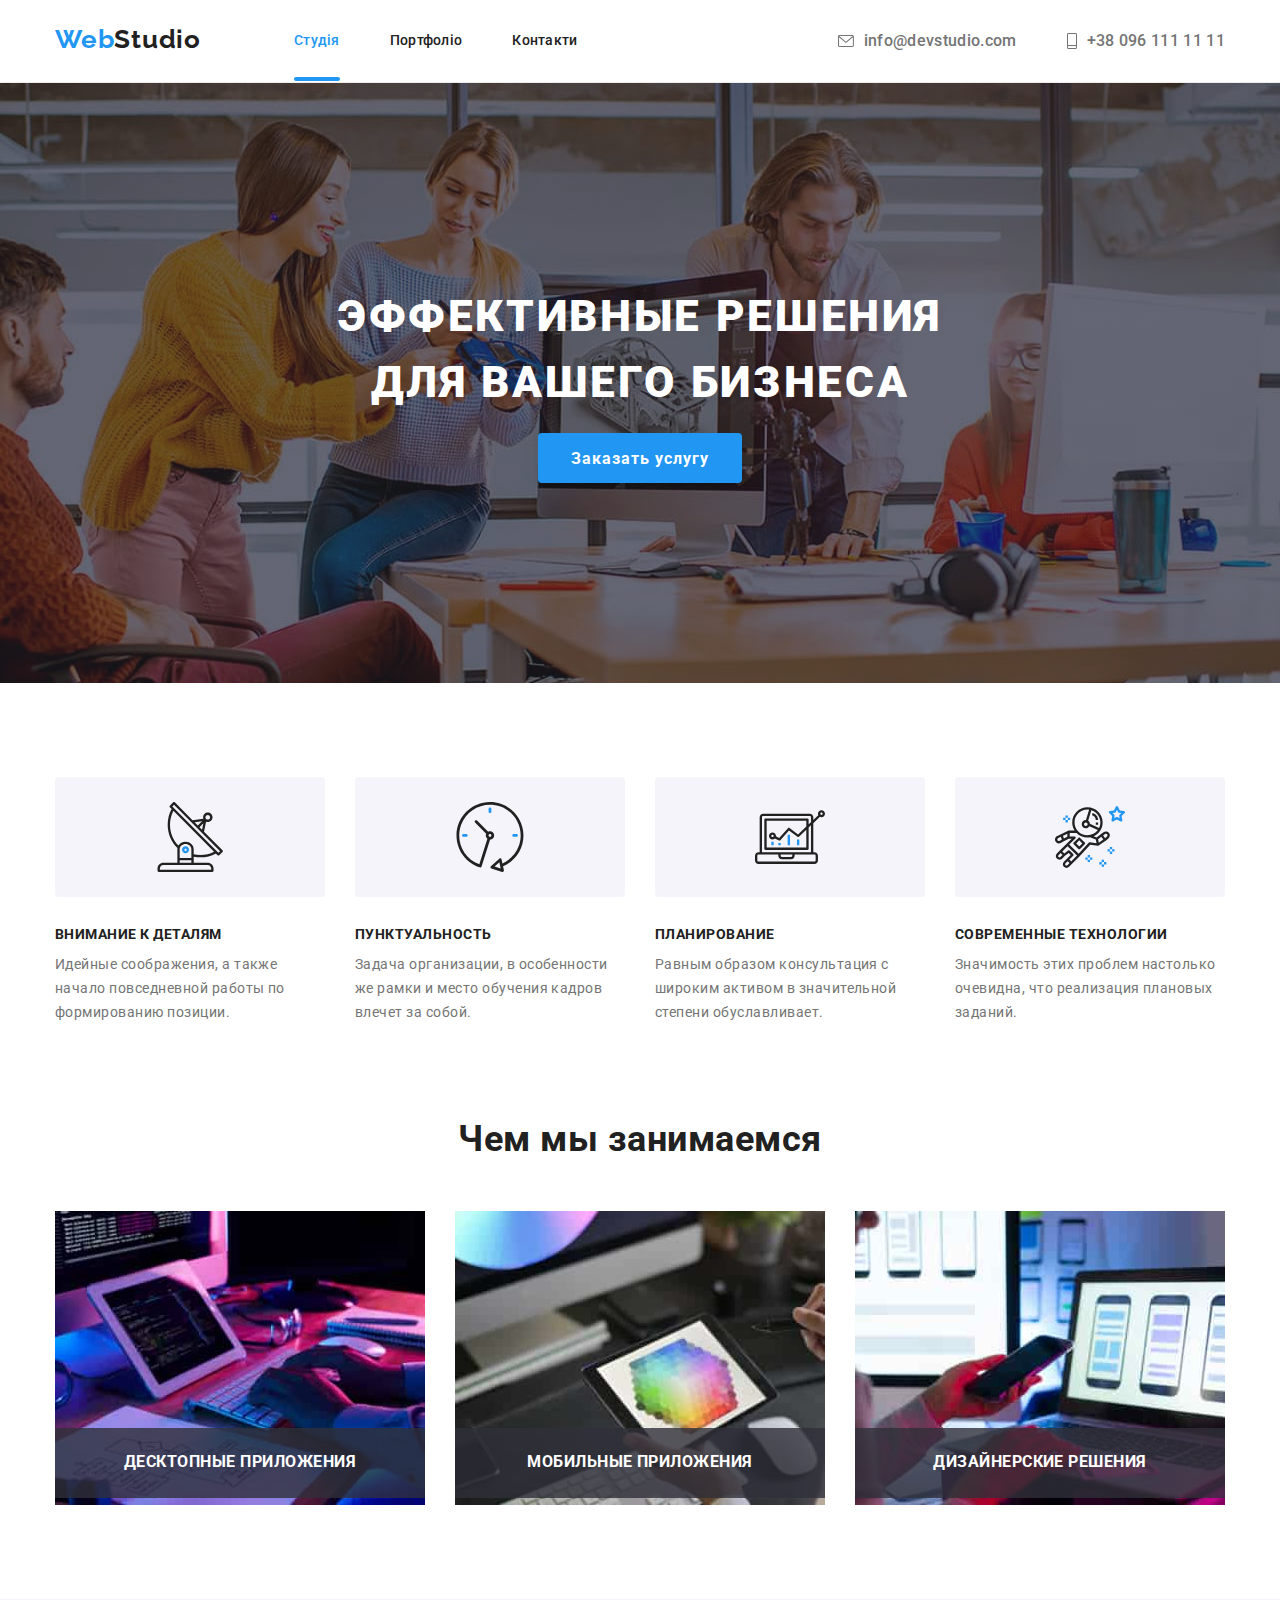
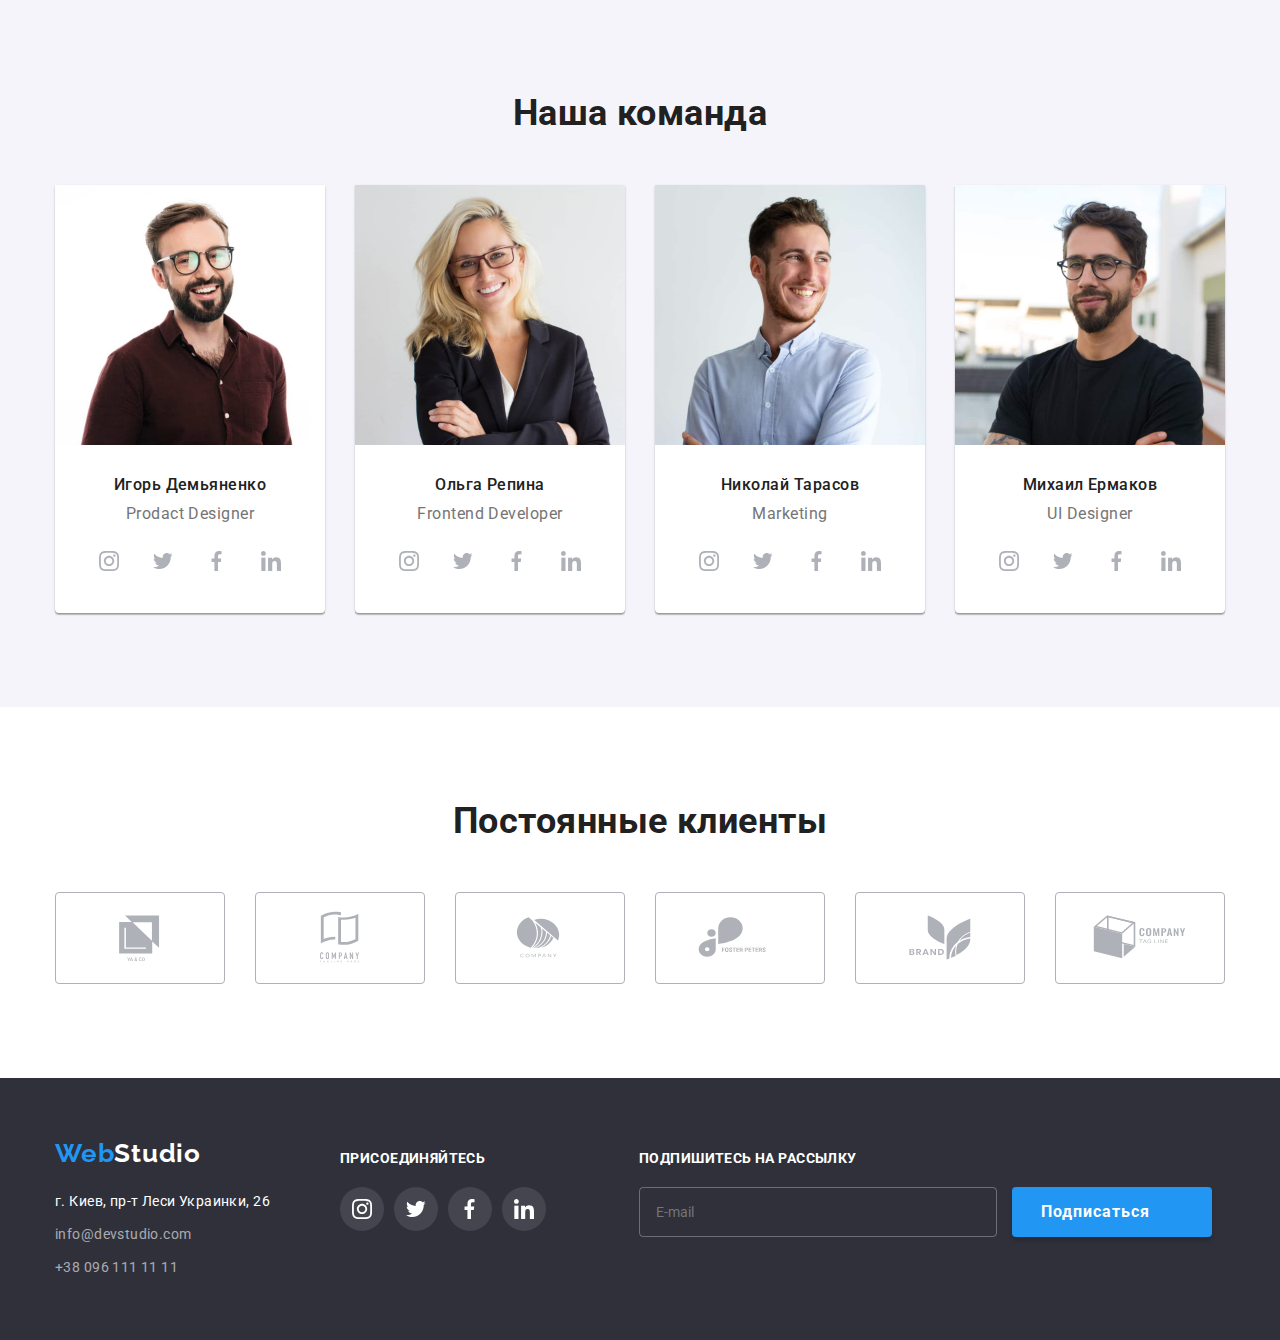
==== index.html @ 181a66f5 "did changes" ====
<!DOCTYPE html>
<html lang="ru">
  <head>
    <meta charset="UTF-8" />
    <meta http-equiv="X-UA-Compatible" content="IE=edge" />
    <meta name="viewport" content="width=device-width, initial-scale=1.0" />
    <title>WebStudio</title>
    <link
      href="https://fonts.googleapis.com/css2?family=Mukta:wght@600&family=Raleway:wght@700&family=Roboto:wght@400;500;700;900&display=swap"
      rel="stylesheet"
    />
    <link
      rel="stylesheet"
      href="https://cdnjs.cloudflare.com/ajax/libs/modern-normalize/0.6.0/modern-normalize.min.css"
    />
    <link rel="stylesheet" href="./css/style.css" />
  </head>
  <body>
    <header class="page-header">
      <div class="container nav-container">
        <nav class="head-nav">
          <a class="logo link" href="./index.html"
            >Web<span class="logo-accent">Studio</span></a
          >
          <ul class="site-nav">
            <li>
              <a href="./index.html" class="current">Студія</a>
            </li>
            <li>
              <a href="./portfolio.html" class="link">Портфоліо</a>
            </li>
            <li>
              <a href="#" class="link">Контакти</a>
            </li>
          </ul>
        </nav>
        <ul class="contacts">
          <li>
            <a href="mailto:info@devstudio.com" class="mail">
              <svg class="mail-icon" width="16px" height="12px">
                        <use href="./images/icons.svg#mail-icon"></use>
                    </svg>
              info@devstudio.com</a
            >
          </li>
          <li>
            <a href="tel:+380961111111" class="tel">
              <svg class="phone-icon" width="10px" height="16px">
                        <use href="./images/icons.svg#phone-icon"></use>
                    </svg>
              +38 096 111 11 11</a>
          </li>
        </ul>
      </div>
    </header>
    <main>
      <!-- Главная -->

      <section class="hero">
        <h1 class="hero-title">Эффективные решения для вашего бизнеса</h1>

        <button type="button" class="button primary" data-modal-open>Заказать услугу</button>
      </section>

      <!-- Преимущества -->
      <section class="section-features">
        <div class="container">
          <h2 class="visually-hidden">Наши отличия</h2>
          <ul class="features">
            <li class="features-list-item">
              <div class="features-icons">
                            <svg class="features-icon" width="70px" height="70px">
                                <use href="./images/icons.svg#antenna"></use>
                            </svg>
                        </div>
              <h3 class="features-title">Внимание к деталям</h3>
              <p class="features-text">
                Идейные соображения, а также начало повседневной работы по
                формированию позиции.
              </p>
            </li>
            <li class="features-list-item">
              <div class="features-icons">
                            <svg class="features-icon" width="70px" height="70px">
                                <use href="./images/icons.svg#clock"></use>
                            </svg>
                        </div>
              <h3 class="features-title">Пунктуальность</h3>
              <p class="features-text">
                Задача организации, в особенности же рамки и место обучения
                кадров влечет за собой.
              </p>
            </li>
            
            <li class="features-list-item">
                        <div class="features-icons">
                            <svg class="features-icon" width="70px" height="70px">
                                <use href="./images/icons.svg#diagram"></use>
                            </svg>
                        </div>
                        <h3 class="features-title">Планирование</h3>
                        <p class="features-text">Равным образом консультация с широким активом в значительной степени обуславливает.</p>
                    </li>
            <li class="features-list-item">
              <div class="features-icons">
                            <svg class="features-icon" width="70px" height="70px">
                                <use href="./images/icons.svg#astronaut"></use>
                            </svg>
                        </div>
              <h3 class="features-title">Современные технологии</h3>
              <p class="features-text">
                Значимость этих проблем настолько очевидна, что реализация
                плановых заданий.
              </p>
            </li>
          </ul>
        </div>
      </section>
      <section class="section">
        <div class="container">
          <h2 class="section-title centered">Чем мы занимаемся</h2>
          <ul class="carts">
            <li class="carts-item">
              <img
                src="images/img1.jpg"
                width="370"
                height="294"
                alt="Фото рук и ноутбука"
              />
              <span class="carts-overlay">Десктопные приложения</span>
            </li>
            <li class="carts-item">
              <img
                src="images/img2.jpg"
                width="370"
                height="294"
                alt="Фото графического планшета"
              />
               <span class="carts-overlay">Мобильные приложения</span>
            </li>
            <li class="carts-item">
              <img
                src="images/img3.jpg"
                width="370"
                height="294"
                alt="Фото телефона в руках"
              />
              <span class="carts-overlay">Дизайнерские решения</span>
            </li>
          </ul>
        </div>
      </section>
      
      <section class="team section">
        <div class="container">
          <h2 class="section-title centered">Наша команда</h2>
          <ul class="team-list">
            <li class="team-list-item">
              <img
                src="images/igor.jpg"
                width="270"
                height="260"
                alt="Фото Игоря"
              />
              <div class="teampeople">
                <h3 class="title">Игорь Демьяненко</h3>
                <p class="team-text">Prodact Designer</p>
                <ul class="social-list">
                    <li class="team-social-link"><a href="#" class="social-link">
                        <svg class="team-social-icon" width=20px height=20px>
                        <use href="./images/icons.svg#instagram"></use>
                    </svg>
                        </a>
                </li>
                    <li class="team-social-link"><a href="#" class="social-link"><svg class="team-social-icon" width=20px height=20px>
                        <use href="./images/icons.svg#twitter"></use>
                    </svg></a></li>
                    <li class="team-social-link"><a href="#" class="social-link"><svg class="team-social-icon" width=20px height=20px>
                        <use href="./images/icons.svg#facebook"></use>
                    </svg></a></li>
                    <li class="team-social-link"><a href="#" class="social-link"><svg class="team-social-icon" width=20px height=20px>
                        <use href="./images/icons.svg#linkedin"></use>
                    </svg></a></li>
              </div>
            </li>

            <li class="team-list-item">
              <img
                src="images/оlga.jpg"
                width="270"
                height="260"
                alt="Фото Ольги"
              />
              <div class="teampeople">
                <h3 class="title">Ольга Репина</h3>
                <p class="team-text">Frontend Developer</p>
                <ul class="social-list">
                    <li class="team-social-link"><a href="#" class="social-link">
                        <svg class="team-social-icon" width=20px height=20px>
                        <use href="./images/icons.svg#instagram"></use>
                    </svg>
                        </a>
                </li>
                    <li class="team-social-link"><a href="#" class="social-link"><svg class="team-social-icon" width=20px height=20px>
                        <use href="./images/icons.svg#twitter"></use>
                    </svg></a></li>
                    <li class="team-social-link"><a href="#" class="social-link"><svg class="team-social-icon" width=20px height=20px>
                        <use href="./images/icons.svg#facebook"></use>
                    </svg></a></li>
                    <li class="team-social-link"><a href="#" class="social-link"><svg class="team-social-icon" width=20px height=20px>
                        <use href="./images/icons.svg#linkedin"></use>
                    </svg></a></li>
              </div>
            </li>

            <li class="team-list-item">
              <img
                src="images/nicolay.jpg"
                width="270"
                height="260"
                alt="Фото Николая"
              />
              <div class="teampeople">
                <h3 class="title">Николай Тарасов</h3>
                <p class="team-text">Marketing</p>
                <ul class="social-list">
                    <li class="team-social-link"><a href="#" class="social-link">
                        <svg class="team-social-icon" width=20px height=20px>
                        <use href="./images/icons.svg#instagram"></use>
                    </svg>
                        </a>
                </li>
                    <li class="team-social-link"><a href="#" class="social-link"><svg class="team-social-icon" width=20px height=20px>
                        <use href="./images/icons.svg#twitter"></use>
                    </svg></a></li>
                    <li class="team-social-link"><a href="#" class="social-link"><svg class="team-social-icon" width=20px height=20px>
                        <use href="./images/icons.svg#facebook"></use>
                    </svg></a></li>
                    <li class="team-social-link"><a href="#" class="social-link"><svg class="team-social-icon" width=20px height=20px>
                        <use href="./images/icons.svg#linkedin"></use>
                    </svg></a></li>
              </div>
            </li>

            <li class="team-list-item">
              <img
                src="images/mihail.jpg"
                width="270"
                height="260"
                alt="Фото Михаила"
              />
              <div class="teampeople">
                <h3 class="title">Михаил Ермаков</h3>
                <p class="team-text">UI Designer</p>
                <ul class="social-list">
                    <li class="team-social-link"><a href="#" class="social-link">
                        <svg class="team-social-icon" width=20px height=20px>
                        <use href="./images/icons.svg#instagram"></use>
                    </svg>
                        </a>
                </li>
                    <li class="team-social-link"><a href="#" class="social-link"><svg class="team-social-icon" width=20px height=20px>
                        <use href="./images/icons.svg#twitter"></use>
                    </svg></a></li>
                    <li class="team-social-link"><a href="#" class="social-link"><svg class="team-social-icon" width=20px height=20px>
                        <use href="./images/icons.svg#facebook"></use>
                    </svg></a></li>
                    <li class="team-social-link"><a href="#" class="social-link"><svg class="team-social-icon" width=20px height=20px>
                        <use href="./images/icons.svg#linkedin"></use>
                    </svg></a></li>
              </div>
            </li>
          </ul>
        </div>
      </section>
      <section class="client section">
        <div class="container">
          <h2 class="section-title centered">Постоянные клиенты</h2>
          <ul class="clients">
            <li class="clients-list">
              <a href="#" class="clients-link">
                <svg class="clients-icon" width="106px" height="60px">
                  <use href="./images/icons.svg#Logo"></use>
                </svg>
              </a>
            </li>
            <li class="clients-list">
              <a href="#" class="clients-link"
                ><svg class="clients-icon" width="106px" height="60px">
                  <use href="./images/icons.svg#Logo-1"></use>
                </svg>
              </a>
            </li>
            <li class="clients-list">
              <a href="#" class="clients-link"
                ><svg class="clients-icon" width="106px" height="60px">
                  <use href="./images/icons.svg#Logo-2"></use></svg
              ></a>
            </li>
            <li class="clients-list">
              <a href="#" class="clients-link"
                ><svg class="clients-icon" width="106px" height="60px">
                  <use href="./images/icons.svg#Logo-3"></use></svg
              ></a>
            </li>
            <li class="clients-list">
              <a href="#" class="clients-link"
                ><svg class="clients-icon" width="106px" height="60px">
                  <use href="./images/icons.svg#Logo-4"></use></svg
              ></a>
            </li>
            <li class="clients-list">
              <a href="#" class="clients-link"
                ><svg class="clients-icon" width="106px" height="60px">
                  <use href="./images/icons.svg#Logo-5"></use></svg
              ></a>
            </li>
          </ul>
        </div>
      </section>
    </main>
    <!-- Футер -->
    <footer class="footer">
        <div class="container footer-container">
      <div class="footer-contacts">
        <a class="logo-link" href="./index.html"
          >Web<span class="logo-accent">Studio</span></a
        >
        <address class="address">
          <p>г. Киев, пр-т Леси Украинки, 26</p>
          <ul class="contacts-footer">
            <li>
              <a href="mailto:info@devstudio.com" class="mail-footer"
                >info@devstudio.com</a
              >
            </li>
            <li>
              <a href="tel:+380961111111" class="tel-footer">+38 096 111 11 11</a>
            </li>
          </ul>
        </address>
      </div>
      <div class="footer-social">
                <h2 class="footer-title">Присоединяйтесь</h2>
            <ul class="footer-links">
                <li class="footer-social-list"><a href="#" class="footer-social-link">
                    <svg class="footer-social-icon" width=20px height=20px>
                    <use href="./images/icons.svg#instagram"></use>
                </svg>
                    </a>
            </li>
                <li class="footer-social-list"><a href="#" class="footer-social-link"><svg class="footer-social-icon" width=20px height=20px>
                    <use href="./images/icons.svg#twitter"></use>
                </svg></a>
              </li>
                <li class="footer-social-list"><a href="#" class="footer-social-link"><svg class="footer-social-icon"width=20px height=20px>
                    <use href="./images/icons.svg#facebook"></use>
                </svg></a>
              </li>
                <li class="footer-social-list"><a href="#" class="footer-social-link"><svg class="footer-social-icon" width=20px height=20px>
                    <use href="./images/icons.svg#linkedin" ></use>
                </svg></a>
              </li>
            </ul>
         </div>
         <div class="footer-form">
                <h2 class="footer-title">Подпишитесь на рассылку</h2>
                <form autocomplete="off">
                    <label class="footer-form-field">
                        <input type="email" class="footer-form-input" name="email" placeholder="E-mail">
                    </label>
                    <button type="submit" class="footer-submit">Подписаться
                        <svg class="footer-send" width=24px height=24px>
                            <use href="./images/icons.svg#send"></use>
                        </svg>
                    </button>
                </form>
            </div>
        </div>
       </div> 
    </footer>
    <div class="backdrop is-hidden" data-modal>
        <div class="modal">
        <button type="button" class="close-button" data-modal-close>
        <svg class="close" width="11px" height="11px"><use href="./images/icons.svg#close"></use></svg>
    </button>
    <form class="form" autocomplete="off">
                <h2 class="form-title">Оставьте свои данные, мы вам перезвоним</h2>
                <label class="form-field">
                    <span class="form-input-span">
                        <input type="text" class="form-input" name="name" placeholder=" ">
                        <svg class="icon-modal" width=18px height=18px>
                        <use href="./images/icons.svg#person-black"></use>
                        </svg>
                    </span>
                    <span class="form-label">Имя</span>
                </label>
                <label class="form-field">
                    <span class="form-input-span">
                    <input type="tel" class="form-input" name="telephone" placeholder=" ">
                        <svg class="icon-modal" width=18px height=18px>
                            <use href="./images/icons.svg#phone-black"></use>
                        </svg></span>
                    <span class="form-label">Телефон</span>
                </label>
                <label class="form-field">
                    <span class="form-input-span">
                    <input type="email" class="form-input" name="mail" placeholder=" ">
                        <svg class="icon-modal" width=18px height=18px>
                            <use href="./images/icons.svg#email-black"></use>
                        </svg></span>
                    <span class="form-label">Почта</span>
                </label>
                <label class="form-field comment">
                    <textarea type="textarea" rows="6" class="form-input-area" name="comment" placeholder="Введите текст"></textarea>
                    <span class="form-label">Комментарий</span>
                </label>
                <label class="form-field agree">
                    <input type="checkbox" class="checkbox" name="checkbox-agree">Соглашаюсь с рассылкой и принимаю
                       <span class="check">
                        <svg class="check-icon" width=16px height=15px>
                            <use href="./images/icons.svg#check"></use>
                        </svg>
                    </span>
                    <a href="#" class="modal-link"> Условия договора</a></label>
                <div class="button-submit">
                    <button type="submit" class="submit">Отправить</button>
                </div>
            </form>
     <script src="./js/modal.js"></script>
  </body>
</html>
---- css/style.css ----
:root {
  --primary-text-color: rgba(117, 117, 117, 1);
  --title-text-color: #212121;
  --accent-color: #2196f3;
  --primary-white-color: #ffffff;
  --primary-background-color: #ffffff;
  --secondary-background-color: #2f303a;
}

html {
  box-sizing: border-box;
}

*,
*::before,
*::after {
  box-sizing: inherit;
}
body {
  background-color: var(--primary-white-color);
  color: var(--primary-text-color);
  font-family: "Roboto", sans-serif;
  letter-spacing: 0.03em;
  margin: 0;
}
/* Утилиты */
ul {
  list-style: none;
  padding-left: 0px;
  margin-top: 0px;
  margin-bottom: 0px;
}
img {
  display: block;
  max-width: 100%;
  height: auto;
}

h1,
h2,
h3,
h4,
h5,
h6,
a,
p {
  margin-top: 0px;
  margin-bottom: 0px;
  margin-left: 0px;
  margin-right: 0px;
}

.main-nav {
  display: flex;
  align-items: center;
  margin-left: 0px;
  margin-right: 0px;
}

.container {
  width: 1200px;
  padding-left: 15px;
  padding-right: 15px;
  /* margin-left: auto;
  margin-right: auto; */
  margin: 0 auto;
}
.section {
  padding-top: 94px;
  padding-bottom: 94px;
}
.section-features {
  padding-top: 94px;
  padding-bottom: 0px;
}
.nav-container {
  display: flex;
  align-items: center;
}
.head-nav {
  display: flex;
  margin: 0px;
}
.head-nav .logo {
  padding-top: 24px;
  padding-bottom: 25px;
}
/* Logo */
.logo {
  font-family: "Raleway", sans-serif;
  font-style: normal;
  font-weight: 700;
  font-size: 26px;
  line-height: 1, 19;
  letter-spacing: 0.03em;
  color: #2196f3;
  text-decoration: none;
}
.logo-accent {
  color: #212121;
}
.logo-link {
  color: var(--accent-color);
}

/* Новигация */

.contacts {
  list-style: line-through;
  list-style: none;
  text-decoration: none;
  padding-left: 0px;
  margin-top: 0px;
  display: flex;
  margin-left: auto;
}

.site-nav {
  padding-left: 0px;
  margin-top: 0px;
  margin-bottom: 0px;
  display: flex;
  margin-left: 93px;
}
.site-nav li {
  margin-right: 50px;
}
.site-nav li:last-child {
  margin-right: 0px;
}
.site-nav a {
  display: block;
  text-decoration: none;
  color: var(--title-text-color);
  font-family: Roboto;
  font-weight: 500;
  font-size: 14px;
  line-height: 1.14;
  letter-spacing: 0.02em;
  padding-top: 32px;
  padding-bottom: 32px;
  position: relative;
  transition: color 250ms cubic-bezier(0.4, 0, 0.2, 1);
}
.site-nav:hover,
.site-nav:focus {
  color: var(--accent-color);
}

.site-nav .link:hover,
.site-nav .link:focus {
  color: var(--accent-color);
}
.site-nav .current {
  color: var(--accent-color);
}

.current::after {
  content: "";
  position: absolute;
  bottom: 0;
  left: 0;
  height: 4px;
  width: 100%;
  background-color: var(--accent-color);
  border-radius: 2px;
  display: block;
}
.contacts li {
  margin-right: 50px;
}
.contacts li:last-child {
  margin-right: 0px;
}
.contacts :hover,
.contacts:focus {
  color: var(--accent-color);
}

.section-title {
  color: var(--title-text-color);
  font-weight: 700;
  font-size: 36px;
  line-height: 1.16;
  width: 390px;
  margin-top: 0px;
  margin-bottom: 50px;
  text-align: center;
}
.section-title.centered {
  text-align: center;
}
.mail {
  margin-left: auto;
}

.mail + .tel {
  margin-left: 50px;
}
.mail,
.tel {
  font-weight: 500;
  line-height: 1.14;
  letter-spacing: 0.02em;
  text-decoration: none;
  color: var(--primary-text-color);
  padding-top: 32px;
  padding-bottom: 32px;
  display: flex;
  align-items: center;
  transition: color 250ms cubic-bezier(0.4, 0, 0.2, 1);
}

.mail:hover,
.mail:focus,
.tel:hover,
.tel:focus {
  color: var(--accent-color);
}

.mail-icon {
  display: block;
  width: 16px;
  height: 12px;
  fill: currentColor;
  margin-right: 10px;
  transition: fill 250ms cubic-bezier(0.4, 0, 0.2, 1);
}

.mail-icon:hover {
  fill: var(--accent-color);
}

.phone-icon {
  display: block;
  width: 10px;
  height: 16px;
  fill: currentColor;
  margin-right: 10px;
  transition: fill 250ms cubic-bezier(0.4, 0, 0.2, 1);
}

.phone-icon:hover {
  fill: var(--accent-color);
}

.page-header {
  border-bottom: 1px solid #ececec;
}
/* Главная */

.hero {
  background-color: #2f303a;
  text-align: center;
  width: 1600;
  padding-top: 200px;
  padding-bottom: 200px;
  background-image: linear-gradient(
      to right,
      rgba(47, 48, 58, 0.4),
      rgba(47, 48, 58, 0.4)
    ),
    url("../images/hero bg.jpg");
  background-repeat: no-repeat;
  background-position: center;
  background-size: 1600px;
}

.hero-title {
  color: #ffffff;
  text-transform: uppercase;
  font-weight: 900;
  font-size: 44px;
  line-height: 1.5;
  letter-spacing: 0.06em;
  width: 696px;
  height: 120px;
  margin-top: 0px;
  margin-bottom: 30px;
  margin-left: auto;
  margin-right: auto;
}

.button.primary {
  color: var(--primary-white-color);
  background-color: var(--accent-color);
  font-family: inherit;
  font-weight: 700;
  font-size: 16px;
  line-height: 1.87;
  letter-spacing: 0.06em;
  display: block;
  height: 50px;
  border-radius: 4px;
  padding-left: 32px;
  padding-right: 32px;
  padding-top: 10px;
  padding-bottom: 10px;
  margin-left: auto;
  margin-right: auto;
  cursor: pointer;
  border: 1px solid transparent;
  box-shadow: 0px 4px 4px rgba(0, 0, 0, 0.15);
  border-radius: 4px;
  transition: color 250ms cubic-bezier(0.4, 0, 0.2, 1),
    background-color 250ms cubic-bezier(0.4, 0, 0.2, 1);
}
.button.primary:hover,
.button.primary:focus {
  background-color: #188ce8;
}

.backdrop {
  position: fixed;
  top: 0;
  left: 0;
  width: 100%;
  height: 100%;
  background-color: rgba(0, 0, 0, 0.2);
  opacity: 1;
  transition: opacity 250ms cubic-bezier(0.4, 0, 0.2, 1),
    visibility 250ms cubic-bezier(0.4, 0, 0.2, 1);
}

.is-hidden {
  opacity: 0;
  visibility: hidden;
  pointer-events: none;
}

.backdrop.is-hidden .modal {
  transform: translate(-50%, -50%) scale(0.5);
  opacity: 0;
}

.modal {
  position: absolute;
  top: 50%;
  left: 50%;
  transform: translate(-50%, -50%) scale(1);
  width: 528px;
  height: 581px;
  background: #ffffff;
  box-shadow: 0px 1px 3px rgba(0, 0, 0, 0.12), 0px 1px 1px rgba(0, 0, 0, 0.14),
    0px 2px 1px rgba(0, 0, 0, 0.2);
  border-radius: 4px;
  opacity: 1;
  transition: transform 250ms cubic-bezier(0.4, 0, 0.2, 1),
    opacity 250ms cubic-bezier(0.4, 0, 0.2, 1);
}

.close-button {
  position: absolute;
  top: 8px;
  right: 8px;
  display: flex;
  width: 30px;
  height: 30px;
  align-items: center;
  justify-content: center;
  border-radius: 50%;
  background-color: var(--primary-background-color);
  border: 1px solid var(--primary-text-color);
  cursor: pointer;
}

.close {
  stroke: var(--primary-text-color);
}

.form {
  padding: 20px;
  margin: 20px;
}

.form-field {
  display: block;
  position: relative;
  margin-bottom: 28px;
  width: 448px;
  outline: none;
  font-size: 14px;
  transition: fill 250ms cubic-bezier(0.4, 0, 0.2, 1);
}
.form-input {
  width: 448px;
  padding: 10px 10px 10px 42px;
  font-size: 16px;
  border: 1px solid rgba(33, 33, 33, 0.2);
  border-radius: 4px;
  outline: none;
  transition: border-color 250ms cubic-bezier(0.4, 0, 0.2, 1);
}

textarea {
  height: 120px;
  resize: none;
}

.form-title {
  font-weight: bold;
  font-size: 20px;
  line-height: 1.15;
  text-align: center;
  letter-spacing: 0.03em;
  margin-bottom: 30px;
  color: var(--title-text-color);
}

.form-input-span {
  position: relative;
}
.icon-modal {
  position: absolute;
  top: 0;
  left: 0;
  transform: translatex(50%);
}

.form-label {
  position: absolute;
  top: -17px;
  left: 0;
  font-size: 12px;
  line-height: 1.17;
  letter-spacing: 0.01em;
  color: #757575;
}

.form-input-area {
  width: 448px;
  padding: 12px 11px 16px;
  border-radius: 4px;
  border: 1px solid rgba(33, 33, 33, 0.2);
  transition: border-color 250ms cubic-bezier(0.4, 0, 0.2, 1);
}

.form-field:focus-within {
  fill: var(--accent-color);
  outline: none;
}

.form-input:focus-within {
  border-color: var(--accent-color);
  border-radius: 4px;
}

.form-input-area:focus {
  border-color: var(--accent-color);
  border-radius: 4px;
  outline: none;
}

.checkbox {
  position: absolute;
  width: 1px;
  height: 1px;
  margin: -1px;
  border: 0;
  padding: 0;
  white-space: nowrap;
  clip-path: inset(100%);
  clip: rect(0 0 0 0);
  overflow: hidden;
}

.agree {
  position: relative;
  padding-left: 24px;
  margin-bottom: 30px;
  display: flex;
  align-items: center;
  margin-left: 14px;
  margin-right: 11px;
}

.comment {
  height: 120px;
  margin-bottom: 20px;
}

.check {
  position: absolute;
  left: 0;
  width: 16px;
  height: 15px;
  display: flex;
  align-items: center;
  border: 2px solid rgba(33, 33, 33, 1);
  border-radius: 2px;
  transition: border 250ms cubic-bezier(0.4, 0, 0.2, 1),
    background-color 250ms cubic-bezier(0.4, 0, 0.2, 1);
}

.checkbox:checked + .check {
  background-color: var(--accent-color);
  border: 2px solid var(--accent-color);
}

.modal-link {
  color: var(--accent-color);
  text-decoration: underline;
}

.submit {
  width: 200px;
  height: 50px;
  background-color: var(--accent-color);
  color: var(--primary-white-color);
  box-shadow: 0px 4px 4px rgba(0, 0, 0, 0.15);
  border: transparent;
  border-radius: 4px;
  cursor: pointer;
  padding: 10px 55px;
  font-weight: 700;
  font-size: 16px;
  line-height: 1.88;
  letter-spacing: 0.06em;
}

.button-submit {
  text-align: center;
}

/* Преимущества */
.visually-hidden {
  position: absolute;
  width: 1px;
  height: 1px;
  margin: -1px;
  border: 0;
  padding: 0;

  white-space: nowrap;
  clip-path: inset(100%);
  clip: rect(0 0 0 0);
  overflow: hidden;
}
.features {
  padding: 0px;
  margin: 0px;
  display: flex;
}
.features li {
  margin-right: 30px;
}
.features li:last-child {
  margin-right: 0px;
}
.features-title {
  color: var(--title-text-color);
  text-transform: uppercase;
  font-weight: 700;
  font-size: 14px;
  line-height: 1.14;
  margin-bottom: 10px;
}
.features-text {
  font-weight: 400;
  font-size: 14px;
  line-height: 1.71;
  margin-top: 0px;
  margin-bottom: 0px;
}
.features-icons {
  display: flex;
  width: 270px;
  height: 120px;
  background: #f5f4fa;
  border-radius: 4px;
  margin-bottom: 30px;
  justify-content: center;
  align-items: center;
}

.section-title.centered {
  margin-left: auto;
  margin-right: auto;
}
.carts {
  display: flex;
}
.carts li {
  margin-right: 30px;
}
.carts li:last-child {
  margin-right: 0px;
}

.carts-item {
  position: relative;
}

.carts-overlay {
  position: absolute;
  bottom: 7px;
  left: 0;
  width: 370px;
  height: 70px;
  display: flex;
  align-items: center;
  justify-content: center;
  text-align: center;
  text-transform: uppercase;
  font-weight: bold;
  line-height: 1.17;
  background-color: rgba(47, 48, 58, 0.8);
  color: var(--primary-white-color);
}
/* Команда */
.team {
  background-color: #f5f4fa;
}

.team-list .title {
  color: var(--title-text-color);
  font-weight: 500;
  font-size: 16px;
  line-height: 1.19;
  margin-bottom: 10px;
}
.team-list {
  display: flex;
}
.team-list-item {
  background-color: var(--primary-background-color);
  box-shadow: 0px 1px 3px rgba(0, 0, 0, 0.12), 0px 1px 1px rgba(0, 0, 0, 0.14),
    0px 2px 1px rgba(0, 0, 0, 0.2);
  border-radius: 0px 0px 4px 4px;
}

.team-list-item:not(:last-child) {
  margin-right: 30px;
}
.team-text {
  font-weight: 400;
  font-size: 16px;
  line-height: 1.19;
  margin-top: 0px;
}
.teampeople {
  padding-top: 30px;
  padding-bottom: 30px;
  text-align: center;
}
.team-social-link {
  list-style-type: none;
  width: 44px;
  height: 44px;
  display: flex;
  margin: 0 auto;
}

.social-link {
  fill: #afb1b8;
  transition: fill 250ms cubic-bezier(0.4, 0, 0.2, 1),
    background-color 250ms cubic-bezier(0.4, 0, 0.2, 1),
    border-radius 250ms cubic-bezier(0.4, 0, 0.2, 1);
}

.social-link:focus,
.social-link:hover {
  background-color: var(--accent-color);
  fill: var(--primary-white-color);
  border-radius: 50%;
}

.social-list {
  display: flex;
  padding-inline-start: 0;
  margin: 16px 32px 0 32px;
}

.team-social-icon {
  padding: 12px;
  width: 100%;
  height: 100%;
}

.team-social-link + .team-social-link {
  margin-left: 10px;
}

/* Клієнти */
.clients {
  display: flex;
}

.clients-list {
  display: flex;
  width: 170px;
  height: 92px;
  list-style-type: none;
  align-items: center;
  justify-content: center;
}

.clients-list + .clients-list {
  margin-left: 30px;
}

.clients-link {
  width: 100%;
  height: 100%;
  padding: 16px 32px;
  border: 1px solid #afb1b8;
  border-radius: 4px;
  display: flex;
  align-items: center;
  justify-content: center;
  transition: fill 250ms cubic-bezier(0.4, 0, 0.2, 1),
    border 250ms cubic-bezier(0.4, 0, 0.2, 1);
}
.clients-icon {
  width: 106px;
  height: 60px;
  fill: #afb1b8;
  transition: fill 250ms cubic-bezier(0.4, 0, 0.2, 1);
}
.clients-link:hover,
.clients-link:focus {
  fill: var(--accent-color);
  border: 1px solid var(--accent-color);
  border-radius: 4px;
}

.clients-link:hover .clients-icon {
  fill: var(--accent-color);
}
.clients-link:focus .clients-icon {
  fill: var(--accent-color);
}
/* Подвал */
.footer {
  background-color: #2f303a;
  list-style: line-through;
  color: rgba(255, 255, 255, 1);
  font-family: Roboto;
  font-weight: 400;
  font-size: 14px;
  line-height: 1.71;
  letter-spacing: 0.03em;
  padding-top: 60px;
  padding-bottom: 60px;
}
.footer:hover .footer:focus {
  color: var(--accent-color);
}
.footer .link {
  color: rgba(255, 255, 255, 0.6);
  list-style: line-through;
  text-decoration: none;
  font-weight: 400;
  font-size: 14px;
  line-height: 1.71;
  letter-spacing: 0.03em;
}
.footer .link:hover .footer .link:focus {
  color: var(--accent-color);
}
.footer .logo-accent {
  color: var(--primary-white-color);
  list-style: line-through;
  font-family: "Raleway", sans-serif;
  font-style: normal;
  font-weight: 700;
  font-size: 26px;
  line-height: 1.19;
  letter-spacing: 0.03em;
  margin-top: 60px;
}
.footer .logo-link {
  color: var(--accent-color);
  font-family: "Raleway", sans-serif;
  text-decoration: none;
  font-style: normal;
  font-weight: 700;
  font-size: 26px;
  line-height: 1.19;
  letter-spacing: 0.03em;
  margin-top: 60px;
}
address {
  font-style: normal;
}
address p {
  margin-top: 20px;
  margin-bottom: 9px;
}
.contacts-footer {
  list-style: line-through;
  list-style: none;
  text-decoration: none;
  padding-left: 0px;
  margin-top: 0px;
}
.contacts-footer li:first-child {
  margin-bottom: 9px;
}
.footer-title {
  color: var(--primary-white-color);
  font-size: 14px;
  line-height: 1.17;
  letter-spacing: 0.03em;
  text-transform: uppercase;
  margin-bottom: 20px;
  margin-top: 12px;
}

.footer-container {
  display: flex;
  align-items: flex-start;
}

.footer-contacts {
  margin-right: 70px;
}

.footer-form {
  margin-left: 93px;
}

.footer-form-input {
  width: 358px;
  height: 50px;
  border-radius: 4px;
  padding: 15px 16px;
  background-color: transparent;
  border: 1px solid rgba(255, 255, 255, 0.3);
  color: rgba(255, 255, 255, 0.6);
  transition: border 250ms cubic-bezier(0.4, 0, 0.2, 1);
}

.footer-form-input:focus-within {
  outline: none;
  border: 1px solid var(--accent-color);
}

.footer-submit {
  width: 200px;
  height: 50px;
  background-color: var(--accent-color);
  color: var(--white-color);
  box-shadow: 0px 4px 4px rgba(0, 0, 0, 0.15);
  border: transparent;
  border-radius: 4px;
  cursor: pointer;
  padding: 10px 28px 10px 29px;
  font-weight: 700;
  font-size: 16px;
  line-height: 1.88;
  letter-spacing: 0.06em;
  display: inline-flex;
  align-items: center;
  text-align: center;
  margin-left: 12px;
}

.footer-send {
  margin-left: 10px;
}

/* Портфолио */

/* Кнопки */
.buttons {
  display: flex;
  text-align: center;
  justify-content: center;
  margin-bottom: 50px;
}
.buttons li {
  margin-right: 8px;
}
.buttons li:last-child {
  margin-right: 0px;
}
.button.secondary {
  color: var(--title-text-color);
  background-color: #f5f4fa;
  font-family: inherit;
  font-weight: 500;
  font-size: 16px;
  line-height: 1.62;
  text-align: center;
  display: inline-block;
  border-radius: 4px;
  border: 1px solid transparent;
  padding-left: 22px;
  padding-right: 22px;
  padding-top: 6px;
  padding-bottom: 6px;
  transition: color 250ms cubic-bezier(0.4, 0, 0.2, 1),
    background-color 250ms cubic-bezier(0.4, 0, 0.2, 1),
    box-shadow 250ms cubic-bezier(0.4, 0, 0.2, 1);
}
.button.secondary:hover,
.button.secondary:focus {
  background-color: var(--accent-color);
  color: var(--primary-white-color);
  box-shadow: 0px 3px 1px rgba(0, 0, 0, 0.1), 0px 1px 2px rgba(0, 0, 0, 0.08),
    0px 2px 2px rgba(0, 0, 0, 0.12);
}
/* Карточки */
.cards {
  padding: 0;
  margin: 0;
  display: flex;
  flex-wrap: wrap;
  margin-top: -30px;
  margin-left: -30px;
  /* justify-content: space-between; */
}
.cards .portfolio-item {
  flex-basis: calc(100% / 3 -30px);
  margin-left: 30px;
  margin-top: 30px;
}
.portfolio-item:hover {
  box-shadow: 0px 1px 1px rgba(0, 0, 0, 0.12), 0px 4px 4px rgba(0, 0, 0, 0.06),
    1px 4px 6px rgba(0, 0, 0, 0.16);
  cursor: pointer;
  transition: transform 250ms cubic-bezier(0.4, 0, 0.2, 1);
}
.cart-title {
  color: var(--title-text-color);
  font-weight: 700;
  font-size: 18px;
  line-height: 2;
  letter-spacing: 0.06em;
  margin-bottom: 4px;
}
.cart-text {
  font-weight: 400;
  font-size: 16px;
  line-height: 1.87;
  margin-top: 0px;
}
.bordercart {
  border: 1px solid #eeeeee;
  width: 370px;
  padding-left: 20px;
  padding-right: 20px;
  padding-top: 20px;
  padding-bottom: 20px;
}

.portfolio-img {
  position: relative;
  overflow: hidden;
}

.overlay {
  position: absolute;
  bottom: 0;
  left: 0;
  transform: translateY(101%);
  width: 370px;
  height: 294px;
  display: flex;
  justify-content: center;
  align-items: center;
  background-color: rgba(33, 150, 243, 0.9);
  transition: transform 250ms cubic-bezier(0.4, 0, 0.2, 1);
}

.text-overlay {
  color: var(--primary-white-color);
  padding: 63px 24px;
  line-height: 1.56;
  font-size: 18px;
}

.portfolio-item:hover .overlay,
.portfolio-item:focus .overlay {
  position: absolute;
  top: 0;
  left: 0;
  width: 370px;
  height: 294px;
  background-color: rgba(33, 150, 243, 0.9);
  padding: 63px 24px;
  color: var(--primary-white-color);
  transform: translateY(0%);
}

.mail-footer,
.tel-footer {
  font-style: normal;
  text-decoration: none;
  line-height: 1.71;
  letter-spacing: 0.03em;
  color: rgba(255, 255, 255, 0.6);
  transition: fill 250ms cubic-bezier(0.4, 0, 0.2, 1);
}

.mail-footer:hover,
.mail-footer:focus,
.tel-footer:hover,
.tel-footer:focus {
  color: var(--accent-color);
}
.addrres p:hover,
.addrres p:focus {
  color: var(--accent-color);
}

.footer-links {
  display: flex;
}

.footer-social-list {
  list-style-type: none;
  width: 44px;
  height: 44px;
}

.footer-social-link {
  display: flex;
  align-items: center;
  justify-content: center;
  width: 100%;
  height: 100%;
  border-radius: 50%;
  background-color: rgba(255, 255, 255, 0.1);
  transition: fill 250ms cubic-bezier(0.4, 0, 0.2, 1),
    background-color 250ms cubic-bezier(0.4, 0, 0.2, 1);
}

.footer-social-list + .footer-social-list {
  margin-left: 10px;
}

.footer-social-icon {
  width: 20px;
  height: 20px;
  fill: var(--primary-white-color);
}

.footer-social-link:focus,
.footer-social-link:hover {
  background-color: var(--accent-color);
  fill: var(--primary-white-color);
  border-radius: 50%;
}
.footer-container {
  display: flex;
  align-items: flex-start;
}

.footer-contacts {
  margin-right: 70px;
}
.footer-title {
  color: var(--primary-white-color);
  font-size: 14px;
  line-height: 1.17;
  letter-spacing: 0.03em;
  text-transform: uppercase;
  margin-bottom: 20px;
  margin-top: 12px;
}
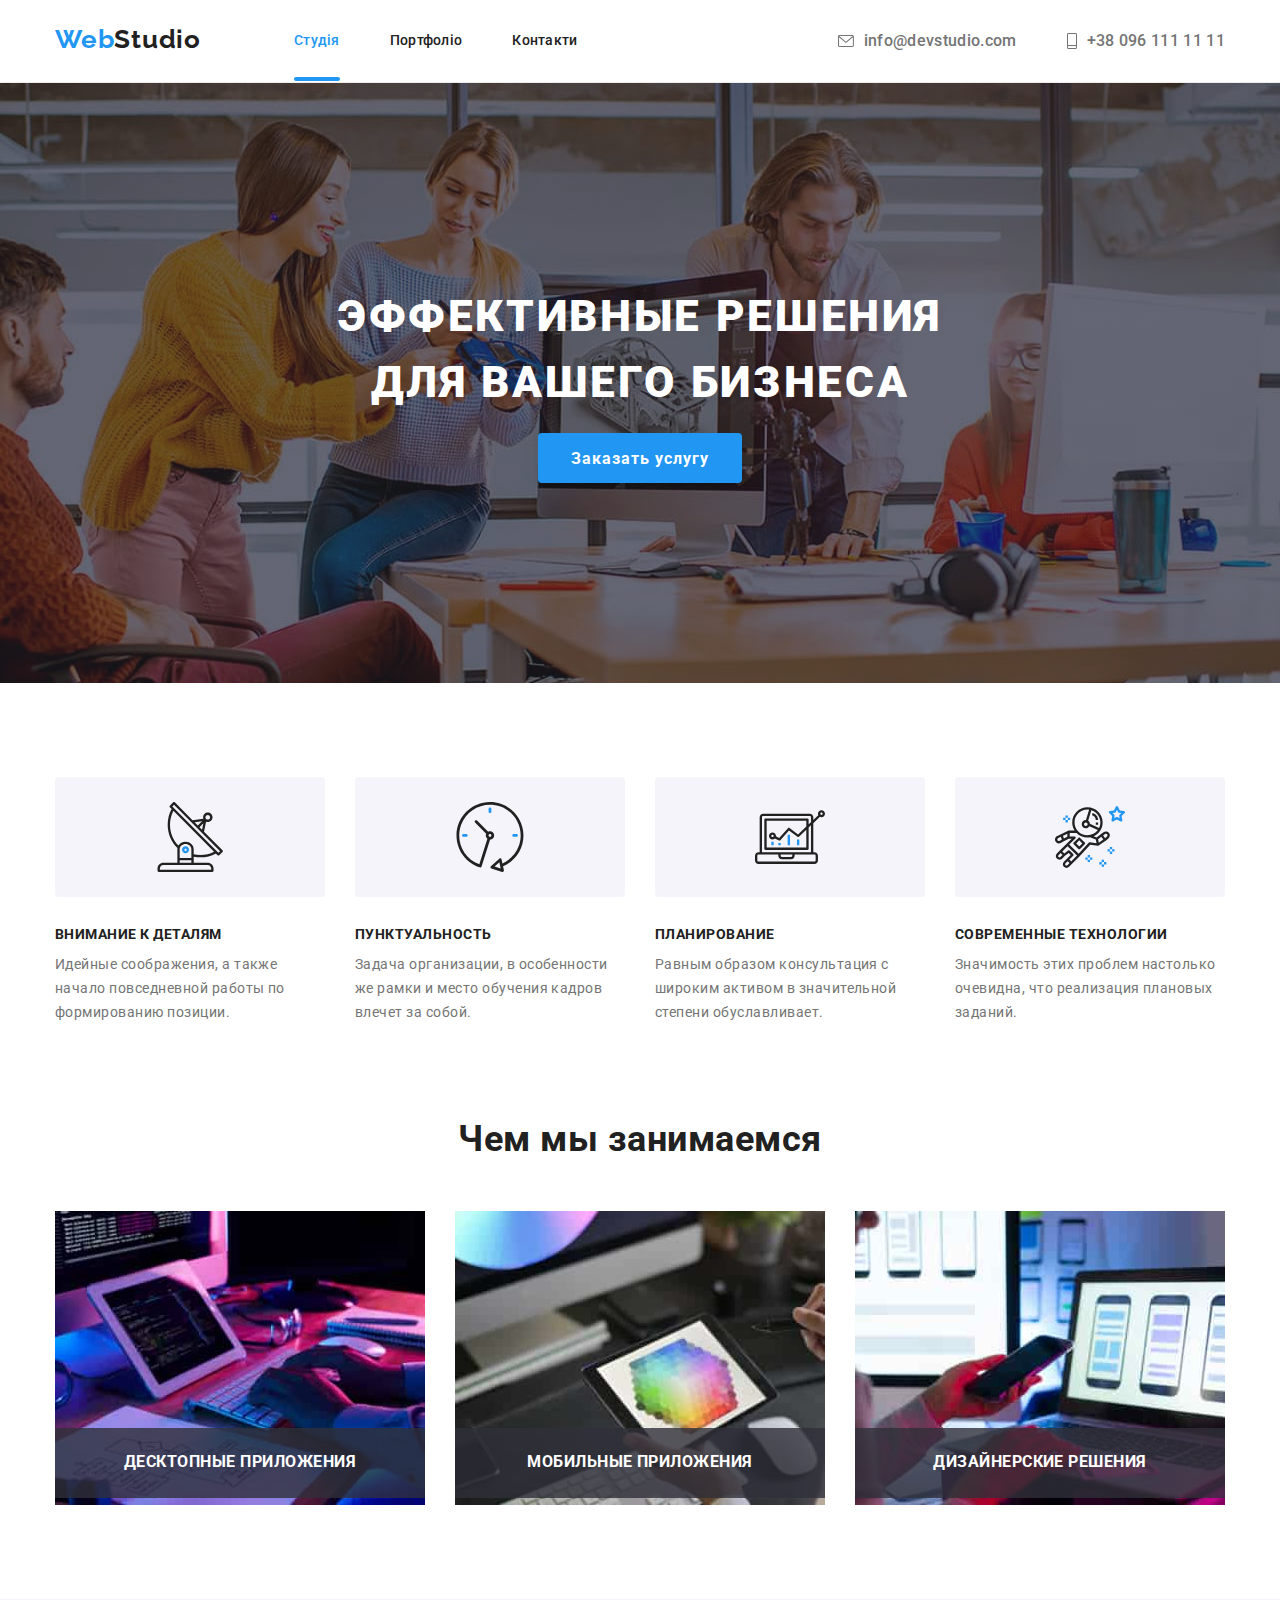
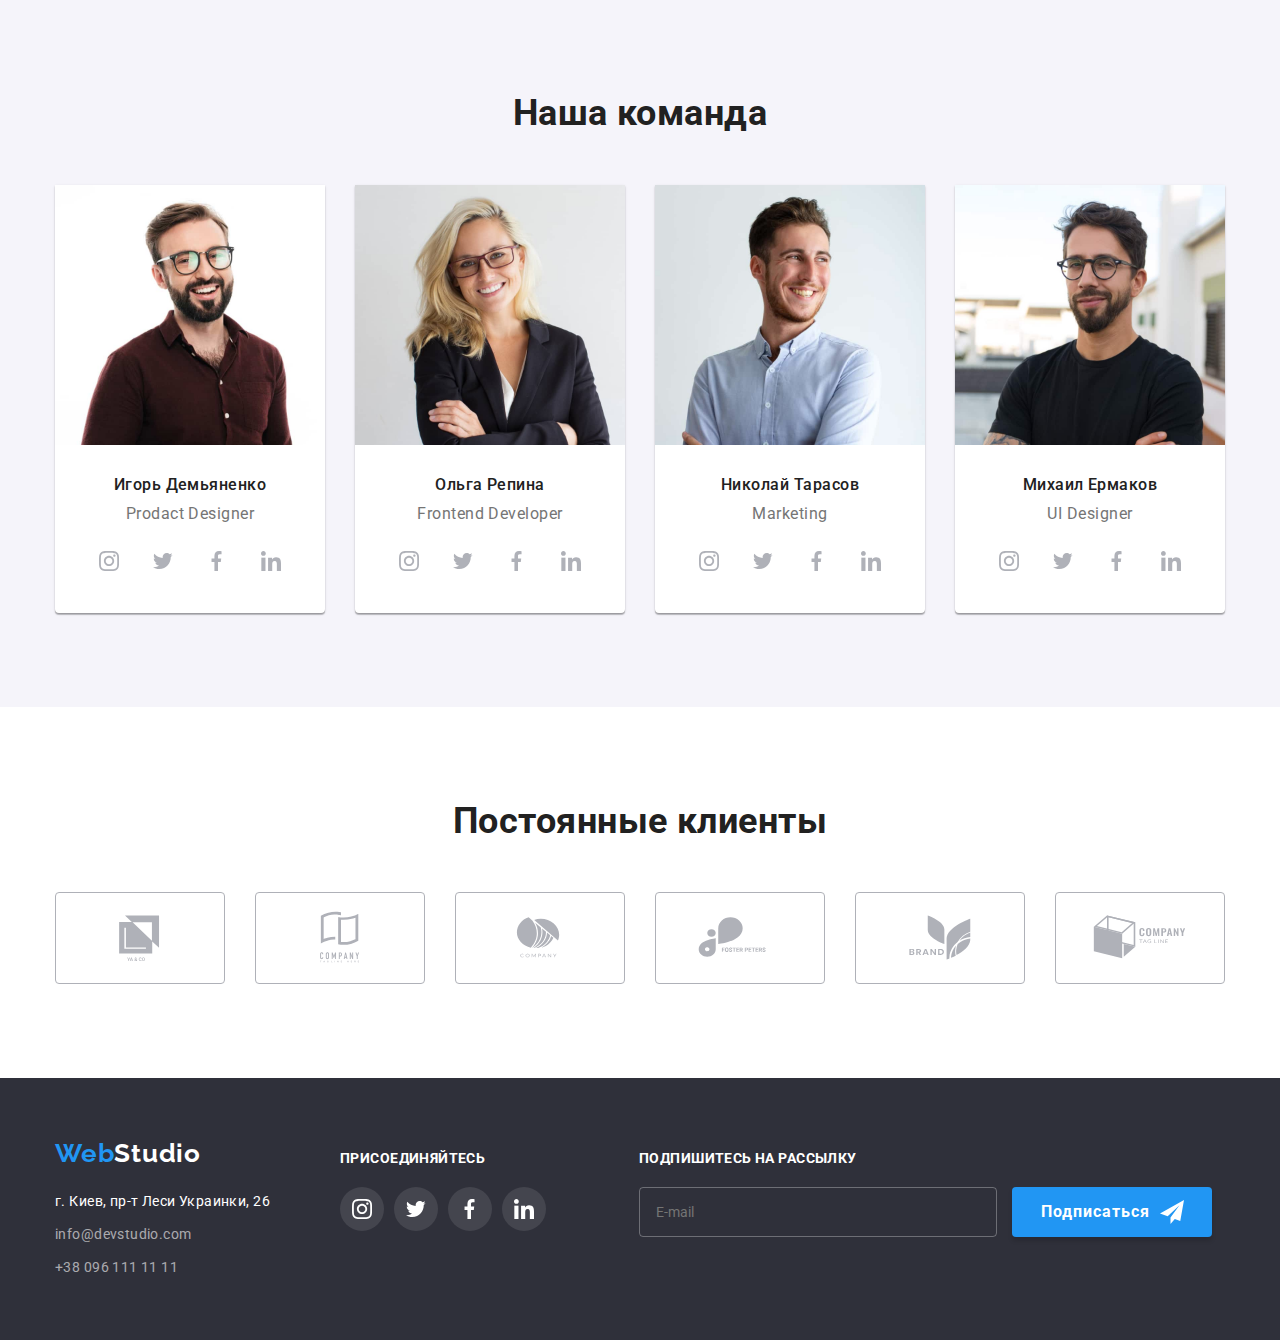
==== commit e8f106c4: "changes made" ====
--- a/index.html
+++ b/index.html
@@ -390,7 +390,7 @@
                     <span class="form-input-span">
                         <input type="text" class="form-input" name="name" placeholder=" ">
                         <svg class="icon-modal" width=18px height=18px>
-                        <use href="./images/icons.svg#person-black"></use>
+                        <use href="./images/icons.svg#man-form"></use>
                         </svg>
                     </span>
                     <span class="form-label">Имя</span>
@@ -399,7 +399,7 @@
                     <span class="form-input-span">
                     <input type="tel" class="form-input" name="telephone" placeholder=" ">
                         <svg class="icon-modal" width=18px height=18px>
-                            <use href="./images/icons.svg#phone-black"></use>
+                            <use href="./images/icons.svg#phone-form"></use>
                         </svg></span>
                     <span class="form-label">Телефон</span>
                 </label>
@@ -407,7 +407,7 @@
                     <span class="form-input-span">
                     <input type="email" class="form-input" name="mail" placeholder=" ">
                         <svg class="icon-modal" width=18px height=18px>
-                            <use href="./images/icons.svg#email-black"></use>
+                            <use href="./images/icons.svg#mail-form"></use>
                         </svg></span>
                     <span class="form-label">Почта</span>
                 </label>
@@ -419,7 +419,7 @@
                     <input type="checkbox" class="checkbox" name="checkbox-agree">Соглашаюсь с рассылкой и принимаю
                        <span class="check">
                         <svg class="check-icon" width=16px height=15px>
-                            <use href="./images/icons.svg#check"></use>
+                            <use href="./images/icons.svg#yes-form"></use>
                         </svg>
                     </span>
                     <a href="#" class="modal-link"> Условия договора</a></label>
